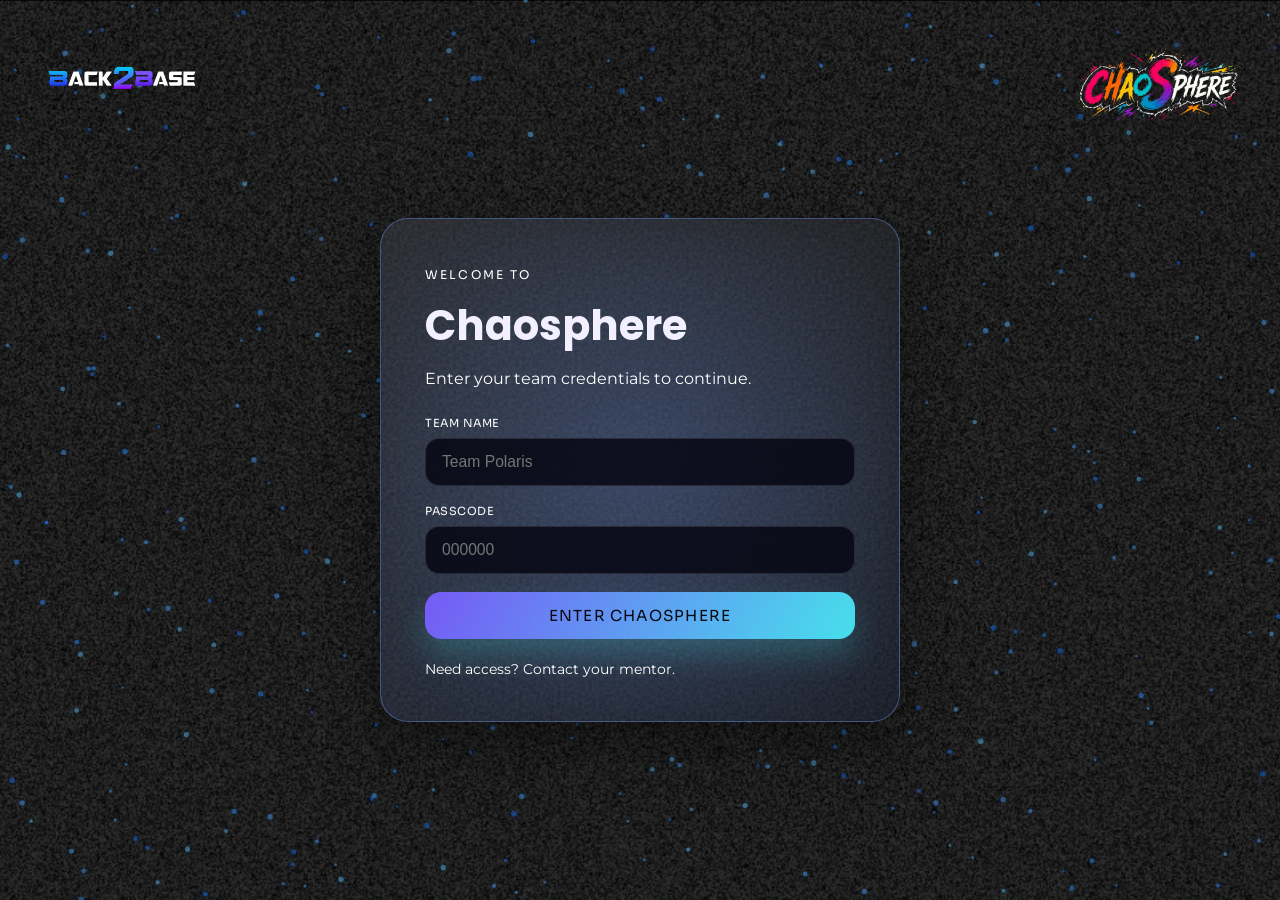
==== index.html @ 47294b99 "push" ====
<!DOCTYPE html>
<html lang="en">
<head>
    <meta charset="UTF-8">
    <meta name="viewport" content="width=device-width, initial-scale=1.0">
    <meta http-equiv="refresh" content="0; url=pages/index.html">
    <title>Redirecting to Chaosphere...</title>
    <script>
        // Fallback redirect in case meta refresh fails
        window.location.href = "pages/index.html";
    </script>
</head>
<body style="background-color: #0a0a12; color: white; font-family: sans-serif; display: flex; align-items: center; justify-content: center; height: 100vh; margin: 0;">
    <p>Loading Chaosphere...</p>
</body>
</html>
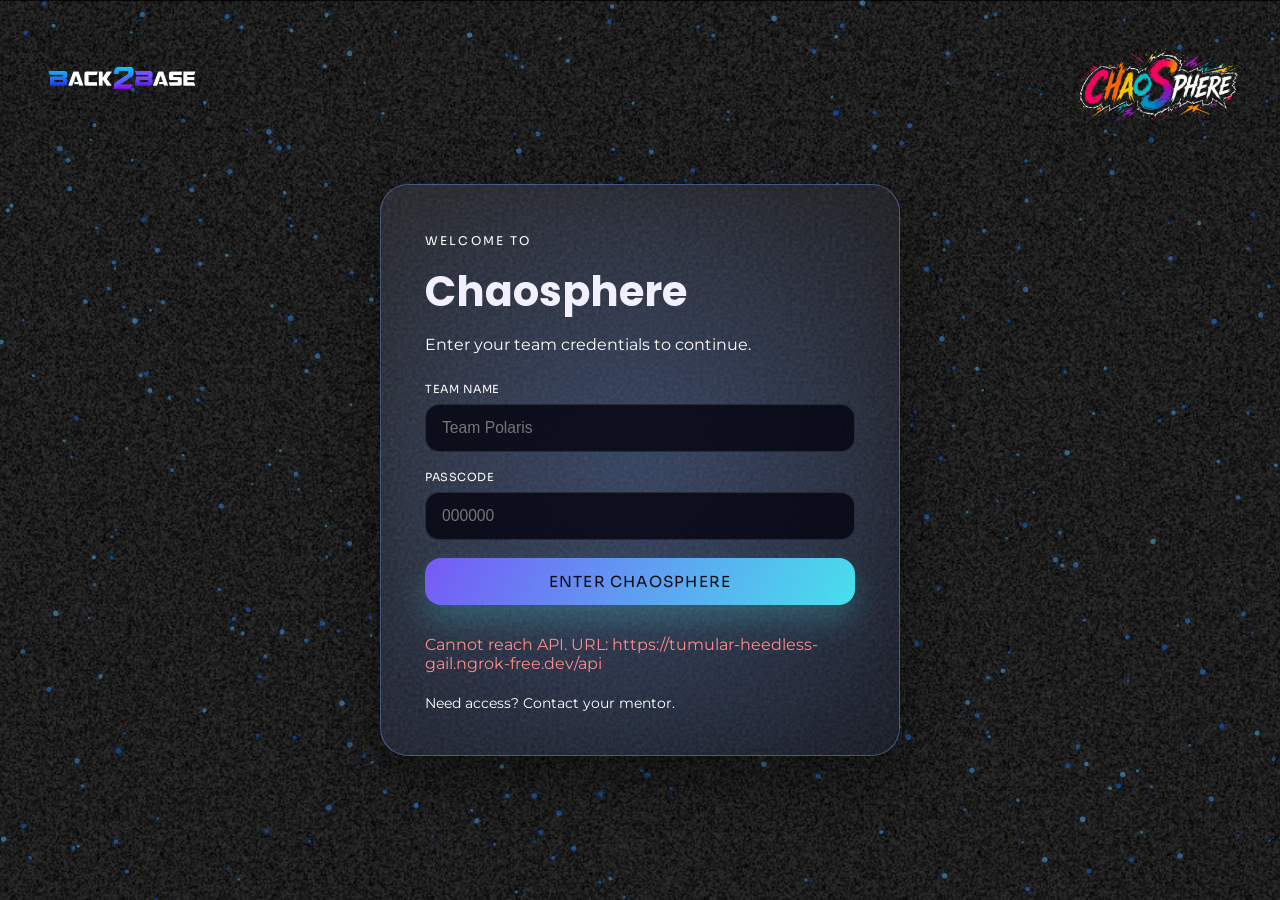
==== commit eaafd043: "changes" ====
--- a/index.html
+++ b/index.html
@@ -5,6 +5,7 @@
     <meta name="viewport" content="width=device-width, initial-scale=1.0">
     <meta http-equiv="refresh" content="0; url=pages/index.html">
     <title>Redirecting to Chaosphere...</title>
+    <link rel="icon" type="image/png" href="assets/ChoasphereLogo.png">
     <script>
         // Fallback redirect in case meta refresh fails
         window.location.href = "pages/index.html";
